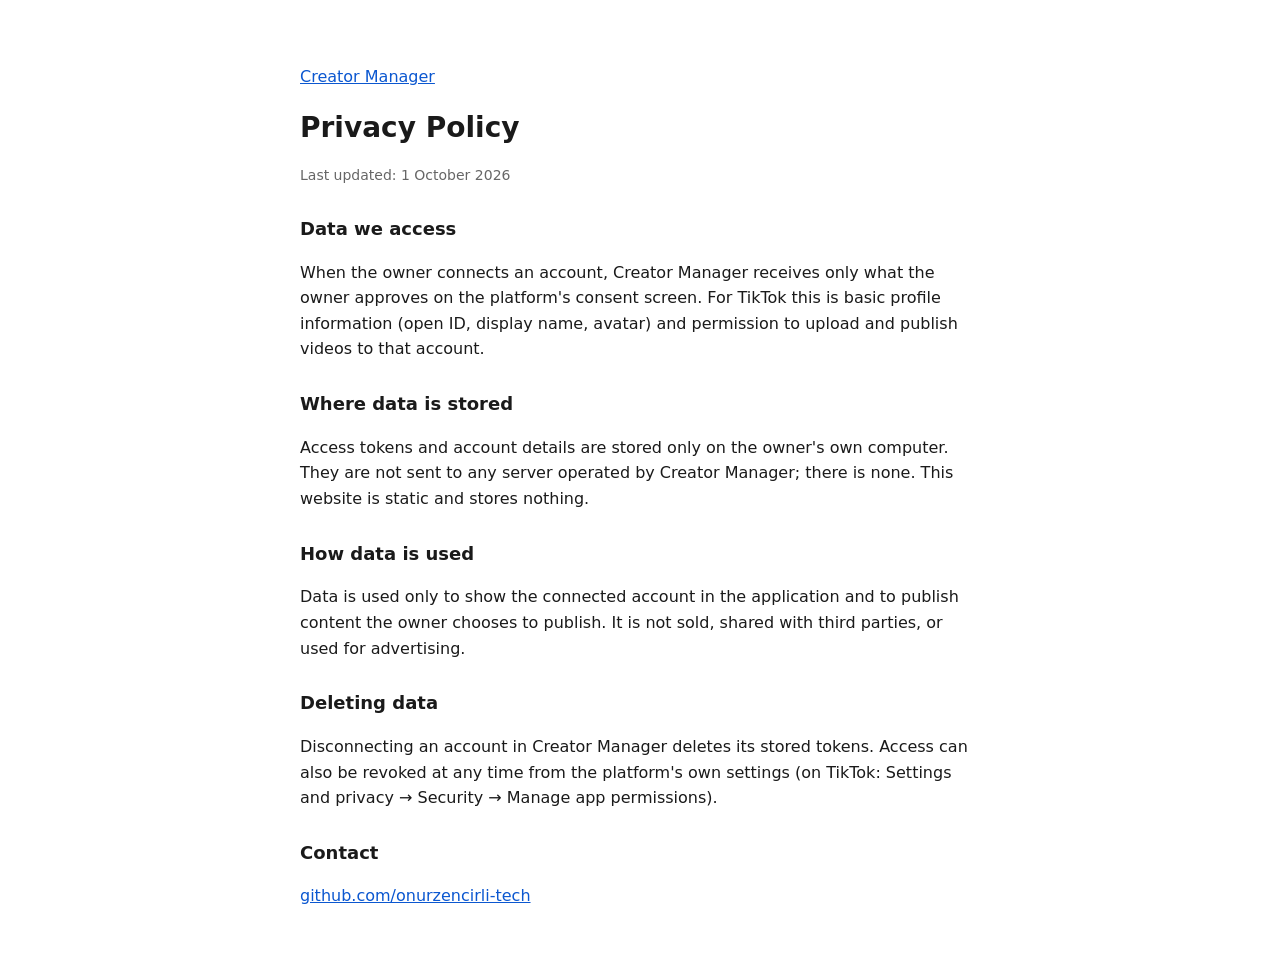
==== privacy.html @ f06265c1 "Add Creator Manager site: terms, privacy, TikTok OAuth return page Co-Authored-By: Claude Opus 5.5 <" ====
<!doctype html>
<html lang="en">
<head>
  <meta charset="utf-8">
  <meta name="viewport" content="width=device-width, initial-scale=1">
  <title>Privacy Policy · Creator Manager</title>
  <link rel="stylesheet" href="style.css">
</head>
<body>
  <main>
    <p><a href="./">Creator Manager</a></p>
    <h1>Privacy Policy</h1>
    <p class="muted">Last updated: 1 October 2026</p>

    <h2>Data we access</h2>
    <p>When the owner connects an account, Creator Manager receives only what the owner approves on the platform's consent screen. For TikTok this is basic profile information (open ID, display name, avatar) and permission to upload and publish videos to that account.</p>

    <h2>Where data is stored</h2>
    <p>Access tokens and account details are stored only on the owner's own computer. They are not sent to any server operated by Creator Manager; there is none. This website is static and stores nothing.</p>

    <h2>How data is used</h2>
    <p>Data is used only to show the connected account in the application and to publish content the owner chooses to publish. It is not sold, shared with third parties, or used for advertising.</p>

    <h2>Deleting data</h2>
    <p>Disconnecting an account in Creator Manager deletes its stored tokens. Access can also be revoked at any time from the platform's own settings (on TikTok: Settings and privacy → Security → Manage app permissions).</p>

    <h2>Contact</h2>
    <p><a href="https://github.com/onurzencirli-tech">github.com/onurzencirli-tech</a></p>
  </main>
</body>
</html>
---- style.css ----
:root { color-scheme: light dark; --fg: #1a1a1a; --muted: #666; --bg: #fff; --link: #0b57d0; }
@media (prefers-color-scheme: dark) { :root { --fg: #e8e8e8; --muted: #9a9a9a; --bg: #141414; --link: #8ab4f8; } }
body { margin: 0; background: var(--bg); color: var(--fg); font: 16px/1.6 system-ui, -apple-system, "Segoe UI", sans-serif; }
main { max-width: 680px; margin: 0 auto; padding: 48px 16px; }
h1 { font-size: 28px; margin: 8px 0 4px; }
h2 { font-size: 18px; margin-top: 28px; }
a { color: var(--link); }
.muted { color: var(--muted); font-size: 14px; }
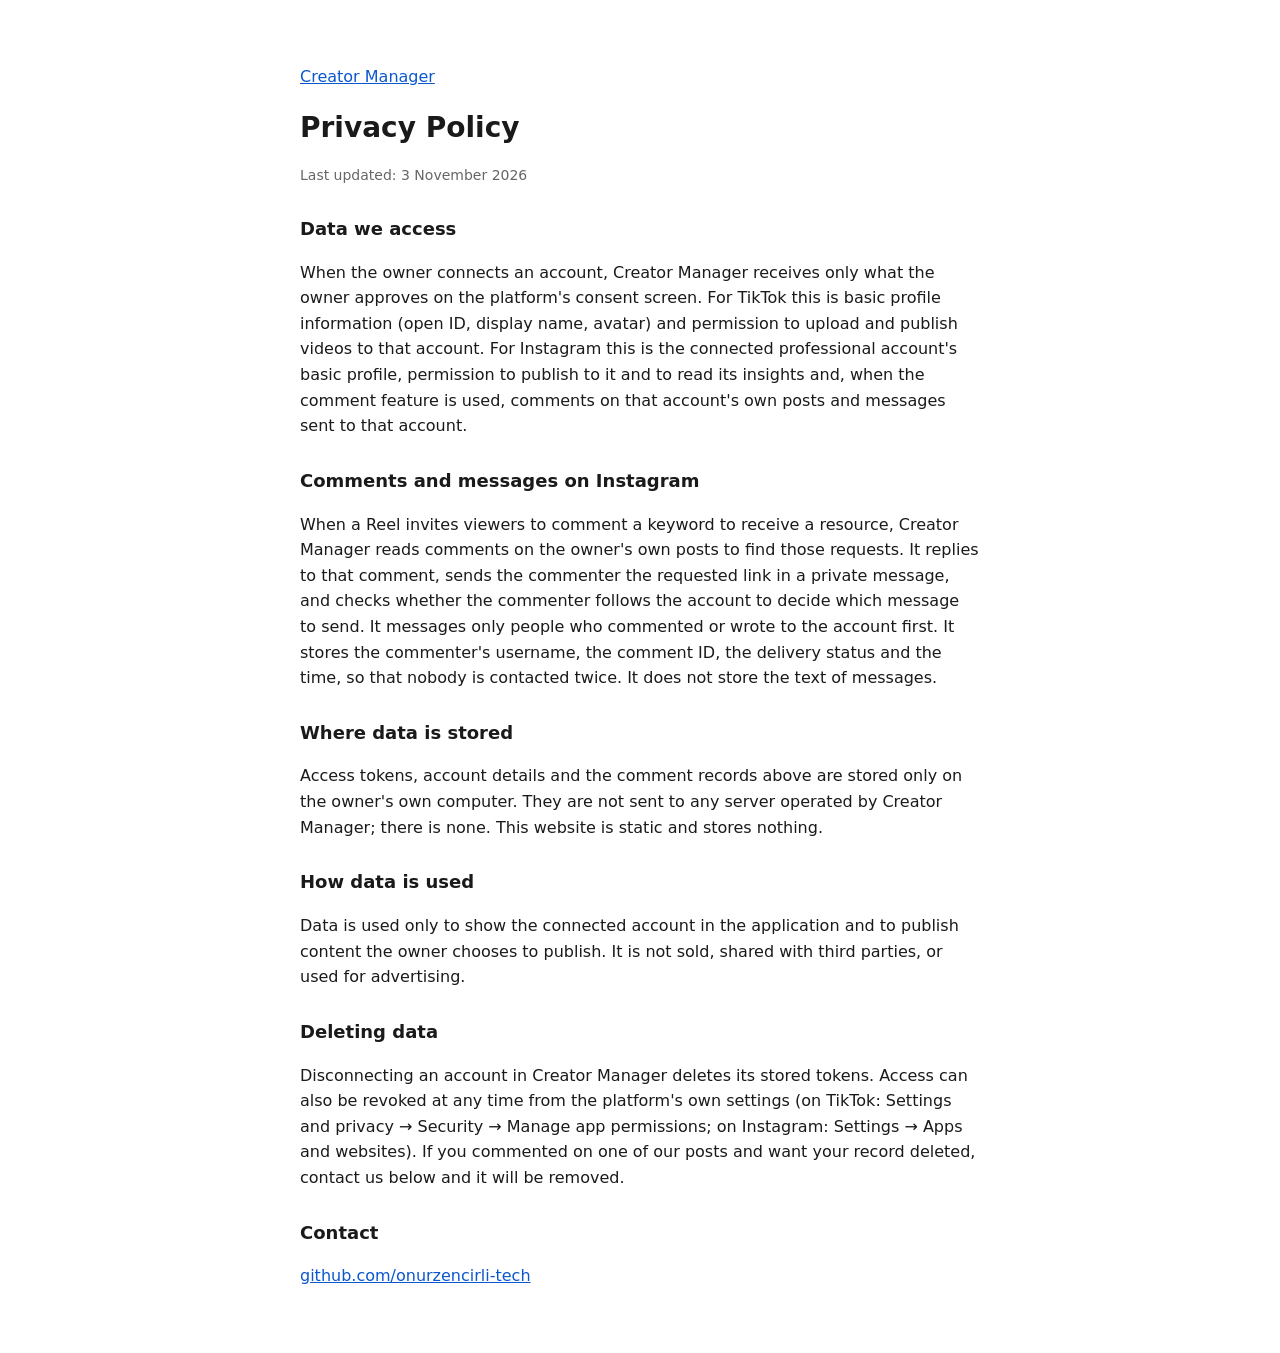
==== commit 5bf9fa7d: "privacy: Instagram comments and messages, deletion route Co-Authored-By: Claude Opus 5.5 <noreply@an" ====
--- a/privacy.html
+++ b/privacy.html
@@ -10,19 +10,22 @@
   <main>
     <p><a href="./">Creator Manager</a></p>
     <h1>Privacy Policy</h1>
-    <p class="muted">Last updated: 1 October 2026</p>
+    <p class="muted">Last updated: 3 November 2026</p>
 
     <h2>Data we access</h2>
-    <p>When the owner connects an account, Creator Manager receives only what the owner approves on the platform's consent screen. For TikTok this is basic profile information (open ID, display name, avatar) and permission to upload and publish videos to that account.</p>
+    <p>When the owner connects an account, Creator Manager receives only what the owner approves on the platform's consent screen. For TikTok this is basic profile information (open ID, display name, avatar) and permission to upload and publish videos to that account. For Instagram this is the connected professional account's basic profile, permission to publish to it and to read its insights and, when the comment feature is used, comments on that account's own posts and messages sent to that account.</p>
+
+    <h2>Comments and messages on Instagram</h2>
+    <p>When a Reel invites viewers to comment a keyword to receive a resource, Creator Manager reads comments on the owner's own posts to find those requests. It replies to that comment, sends the commenter the requested link in a private message, and checks whether the commenter follows the account to decide which message to send. It messages only people who commented or wrote to the account first. It stores the commenter's username, the comment ID, the delivery status and the time, so that nobody is contacted twice. It does not store the text of messages.</p>
 
     <h2>Where data is stored</h2>
-    <p>Access tokens and account details are stored only on the owner's own computer. They are not sent to any server operated by Creator Manager; there is none. This website is static and stores nothing.</p>
+    <p>Access tokens, account details and the comment records above are stored only on the owner's own computer. They are not sent to any server operated by Creator Manager; there is none. This website is static and stores nothing.</p>
 
     <h2>How data is used</h2>
     <p>Data is used only to show the connected account in the application and to publish content the owner chooses to publish. It is not sold, shared with third parties, or used for advertising.</p>
 
     <h2>Deleting data</h2>
-    <p>Disconnecting an account in Creator Manager deletes its stored tokens. Access can also be revoked at any time from the platform's own settings (on TikTok: Settings and privacy → Security → Manage app permissions).</p>
+    <p>Disconnecting an account in Creator Manager deletes its stored tokens. Access can also be revoked at any time from the platform's own settings (on TikTok: Settings and privacy → Security → Manage app permissions; on Instagram: Settings → Apps and websites). If you commented on one of our posts and want your record deleted, contact us below and it will be removed.</p>
 
     <h2>Contact</h2>
     <p><a href="https://github.com/onurzencirli-tech">github.com/onurzencirli-tech</a></p>
